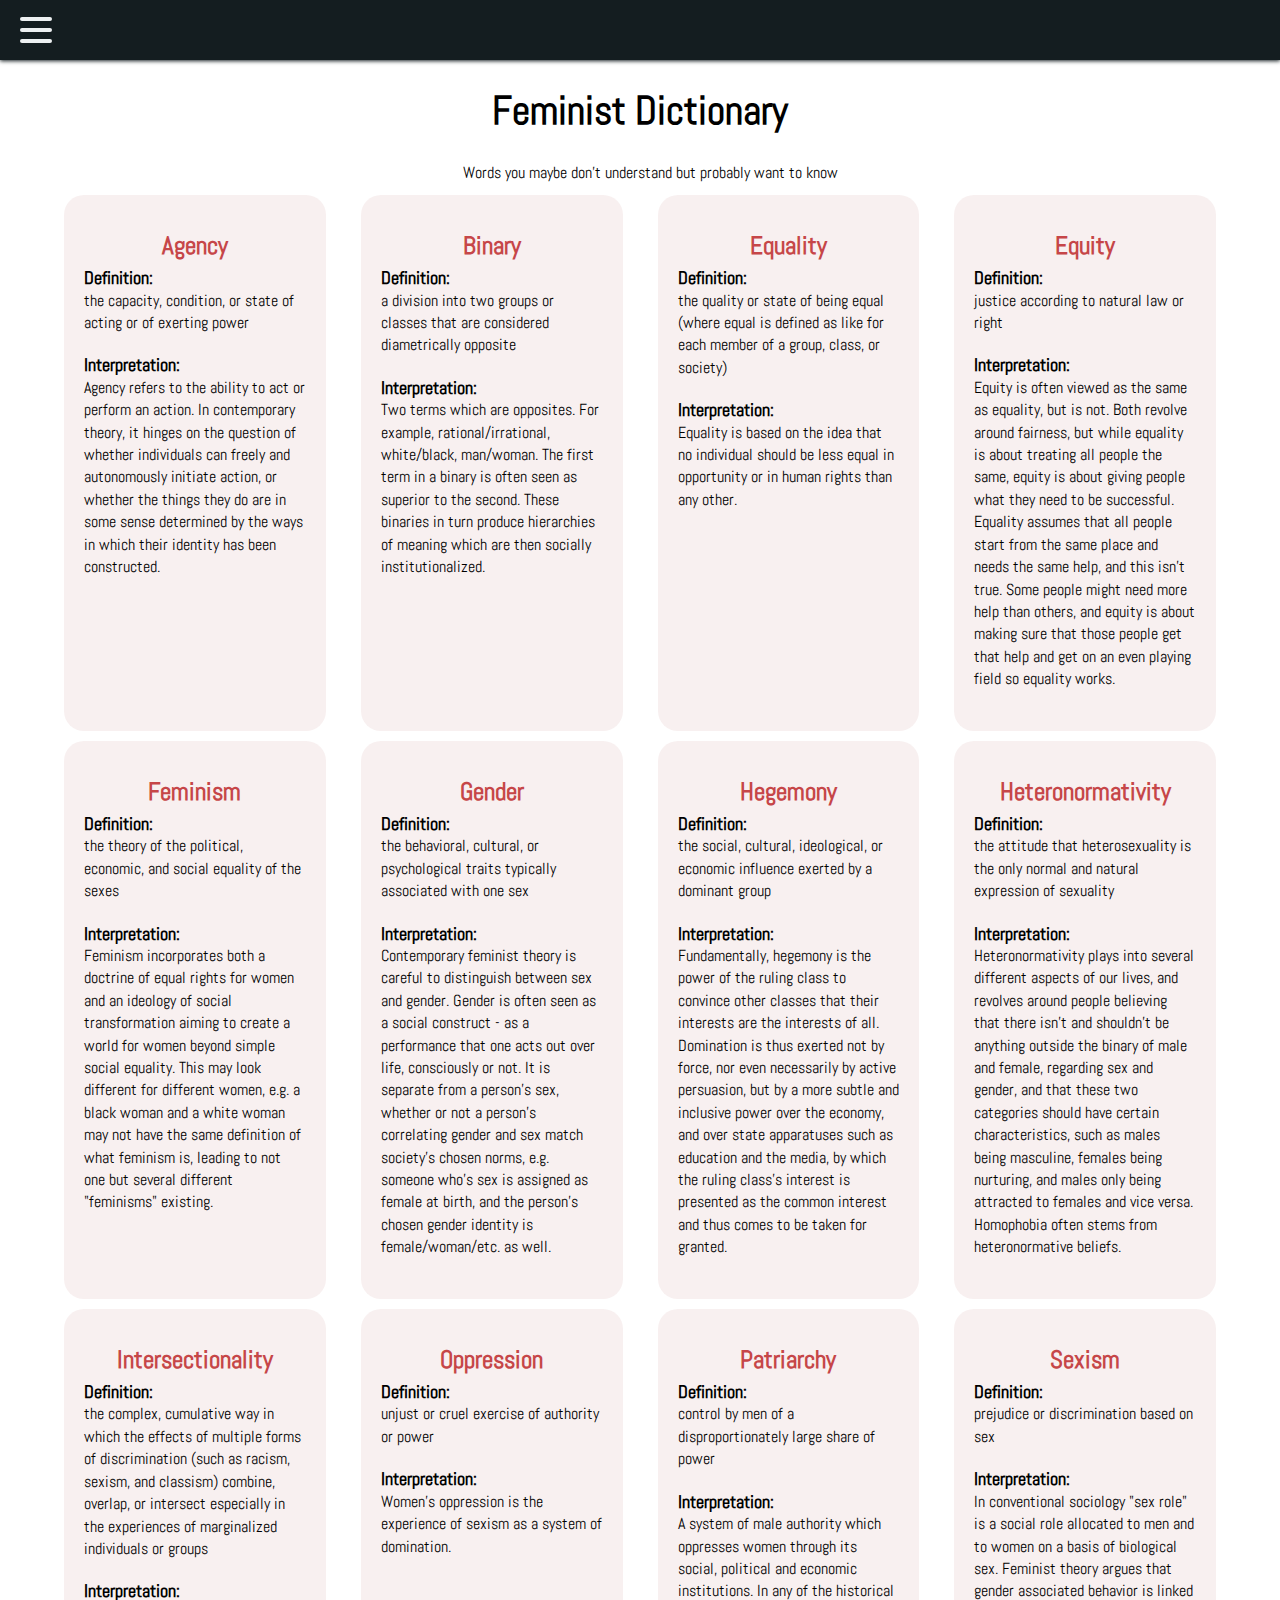
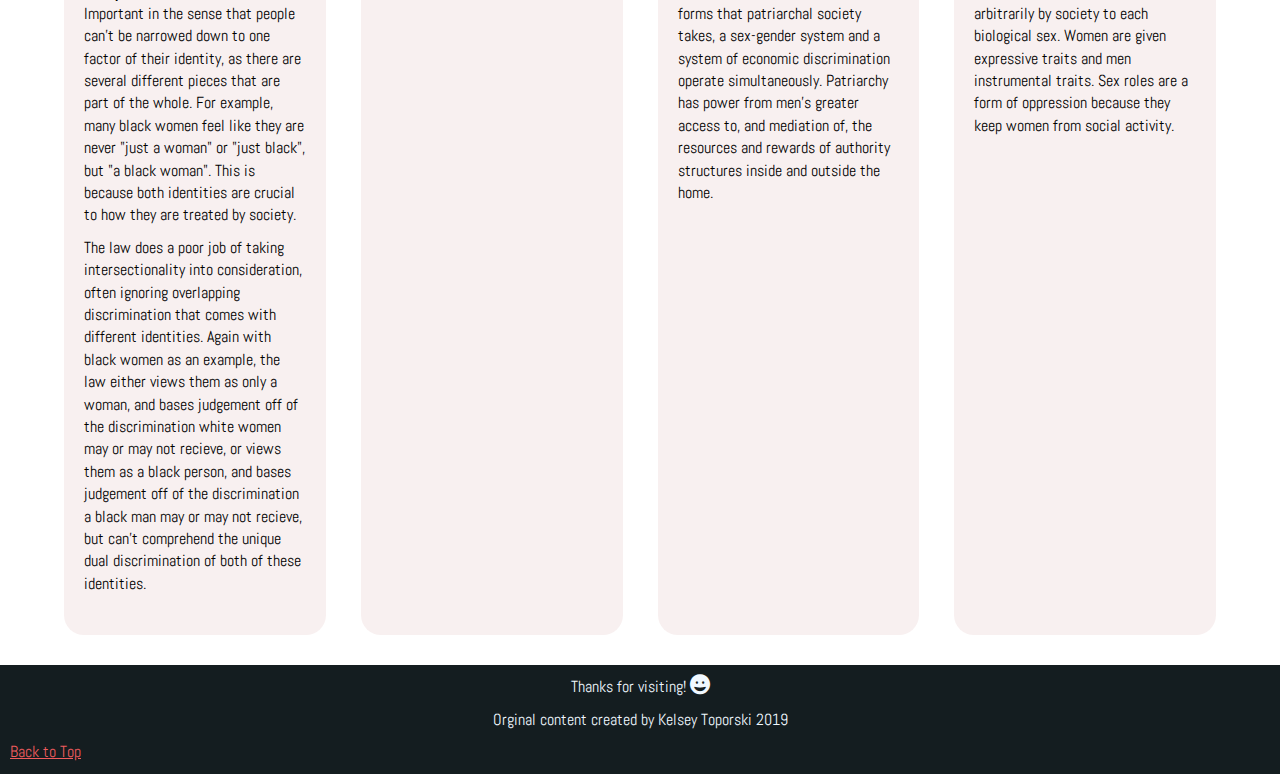
==== femdict.html @ cbe37217 "Add files via upload" ====
<!DOCTYPE html>
<html lang="en">
<head>
  <meta charset="UTF-8">

  <meta name="viewport" content="width=device-width, initial-scale=1.0">

  <!-- connects to the stylesheets -->
  <link rel="stylesheet" href="css/reset.css">
  <link rel="stylesheet" href="css/style.css">

  <!-- connect to a Google font -->  
  <link href='https://fonts.googleapis.com/css?family=Abel' rel='stylesheet'>
  <!-- connect to a Font Aweseom font -->
  <link rel="stylesheet" href="https://cdnjs.cloudflare.com/ajax/libs/font-awesome/6.2.0/css/all.min.css">
  <!-- connect to a favicon -->

  <title>Women's Web - Dictionary</title>
</head>

<body>
  <a class="skip" href="#main">Skip to Main Content</a>
  <header>
    <nav>
      <div class="container nav-container">
        <input class="checkbox" type="checkbox" id="check" >
              <label id="menu_label" for="check">menu</label>
              <div class="hamburger-lines">
                  <span class="line line1"></span>
                  <span class="line line2"></span>
                  <span class="line line3"></span>
              </div>  
        <ul class="nav_links" >
          <li><a href="index.html">About</a></li>
          <li><a href="literature.html">Literature</a></li>
          <li><a href="history.html">History and Politics</a></li>
          <li><a href="femdict.html" class="current">Feminist Dictionary</a></li>
        </ul>
        </div>
    </nav>
      <!-- definitions from meriam webster -->
      <!-- interpretations from
            The Dictionary of Feminist Theory - Maggie Humm,
            Key Concepts In Post-Colonial Studies - Ashcroft, Bill, Gareth Griffiths, and Helen Tiffin,
            or myself -->
      <!-- interpretation of equity from https://everydayfeminism.com/2014/09/equality-is-not-enough/ -->

    <h1>Feminist Dictionary</h1>

    

  </header>

  <main id="main">
    
    <p class="dict">Words you maybe don't understand but probably want to know</p>

      <!-- definitions from meriam webster -->
      <!-- interpretations from
            The Dictionary of Feminist Theory - Maggie Humm,
            Key Concepts In Post-Colonial Studies - Ashcroft, Bill, Gareth Griffiths, and Helen Tiffin,
            or myself -->
      <!-- interpretation of equity from https://everydayfeminism.com/2014/09/equality-is-not-enough/ -->
      
      <dl class="gridview"> 
        <div>
        <dt>Agency</dt>
        <dd>Definition:
          <p>
            the capacity, condition, or state of acting or of exerting power
          </p>
        <dd>Interpretation:
          <p>
            Agency refers to the ability to act or perform an action. In contemporary theory, it hinges on the question of whether individuals can freely and autonomously initiate action, or whether the things they do are in some sense determined by the ways in which their identity has been constructed.
          </p>
        </div>
        
        <div>
        <dt>Binary</dt>
        <dd>Definition:
          <p>
            a division into two groups or classes that are considered diametrically opposite
          </p></dd>
        <dd>Interpretation:
          <p>
            Two terms which are opposites. For example, rational/irrational, white/black, man/woman. The first term in a binary is often seen as superior to the second. These binaries in turn produce hierarchies of meaning which are then socially institutionalized.
          </p></dd>
        </div>
        
        <div> 
        <dt>Equality</dt>
        <dd>Definition:
          <p>
            the quality or state of being equal (where equal is defined as like for each member of a group, class, or society)
          </p></dd>
        <dd>Interpretation:
          <p>
            Equality is based on the idea that no individual should be less equal in opportunity or in human rights than any other.
          </p></dd>
        </div>
        
        <div> 
        <dt>Equity</dt>
        <dd>Definition:
          <p>
            justice according to natural law or right
          </p></dd>
        <dd>Interpretation:
          <p>
            Equity is often viewed as the same as equality, but is not. Both revolve around fairness, but while equality is about treating all people the same, equity is about giving people what they need to be successful. Equality assumes that all people start from the same place and needs the same help, and this isn't true. Some people might need more help than others, and equity is about making sure that those people get that help and get on an even playing field so equality works.
          </p></dd>
        </div>
        
        <div>
        <dt>Feminism</dt>
        <dd>Definition:
          <p>
            the theory of the political, economic, and social equality of the sexes
          </p></dd>
        <dd>Interpretation:
          <p>
            Feminism incorporates both a doctrine of equal rights for women and an ideology of social transformation aiming to create a world for women beyond simple social equality. This may look different for different women, e.g. a black woman and a white woman may not have the same definition of what feminism is, leading to not one but several different "feminisms" existing.
          </p></dd>
        </div>

        <div>  
        <dt>Gender</dt>
        <dd>Definition:
          <p>
            the behavioral, cultural, or psychological traits typically associated with one sex
          </p></dd>
        <dd>Interpretation:
          <p>
            Contemporary feminist theory is careful to distinguish between sex and gender. Gender is often seen as a social construct - as a performance that one acts out over life, consciously or not. It is separate from a person's sex, whether or not a person's correlating gender and sex match society's chosen norms, e.g. someone who's sex is assigned as female at birth, and the person's chosen gender identity is female/woman/etc. as well.
          </p></dd>
        </div>

        <div>  
        <dt>Hegemony</dt>
        <dd>Definition:
          <p>
            the social, cultural, ideological, or economic influence exerted by a dominant group
          </p></dd>
        <dd>Interpretation:
          <p>
            Fundamentally, hegemony is the power of the ruling class to convince other classes that their interests are the interests of all.  Domination is thus exerted not by force, nor even necessarily by active persuasion, but by a more subtle and inclusive power over the economy, and over state apparatuses such as education and the media, by which the ruling class's interest is presented as the common interest and thus comes to be taken for granted.
          </p></dd>
        </div>

        <div>  
        <dt>Heteronormativity</dt>
        <dd>Definition:
          <p>
            the attitude that heterosexuality is the only normal and natural expression of sexuality
          </p></dd>
        <dd>Interpretation:
          <p>
            Heteronormativity plays into several different aspects of our lives, and revolves around people believing that there isn't and shouldn't be anything outside the binary of male and female, regarding sex and gender, and that these two categories should have certain characteristics, such as males being masculine, females being nurturing, and males only being attracted to females and vice versa. Homophobia often stems from heteronormative beliefs.
          </p></dd>
        </div>
         
        <div>
        <dt>Intersectionality</dt>
        <dd>Definition:
          <p>
            the complex, cumulative way in which the effects of multiple forms of discrimination (such as racism, sexism, and classism) combine, overlap, or intersect especially in the experiences of marginalized individuals or groups
          </p></dd>
        <dd>Interpretation:
          <p>
            Important in the sense that people can't be narrowed down to one factor of their identity, as there are several different pieces that are part of the whole. For example, many black women feel like they are never "just a woman" or "just black", but "a black woman". This is because both identities are crucial to how they are treated by society.
          </p>
          <p>
            The law does a poor job of taking intersectionality into consideration, often ignoring overlapping discrimination that comes with different identities. Again with black women as an example, the law either views them as only a woman, and bases judgement off of the discrimination white women may or may not recieve, or views them as a black person, and bases judgement off of the discrimination a black man may or may not recieve, but can't comprehend the unique dual discrimination of both of these identities.
          </p></dd>
        </div>

        <div> 
        <dt>Oppression</dt>
        <dd>Definition:
          <p>
            unjust or cruel exercise of authority or power
          </p></dd>
        <dd>Interpretation:
          <p>
            Women's oppression is the experience of sexism as a system of domination.
          </p></dd>
        </div>

        <div> 
        <dt>Patriarchy</dt>
        <dd>Definition:
          <p>
            control by men of a disproportionately large share of power
          </p></dd>
        <dd>Interpretation:
          <p>
            A system of male authority which oppresses women through its social, political and economic institutions. In any of the historical forms that patriarchal society takes, a sex-gender system and a system of economic discrimination operate simultaneously. Patriarchy has power from men's greater access to, and mediation of, the resources and rewards of authority structures inside and outside the home.
          </p></dd>
         </div>    
         
        <div>
        <dt>Sexism</dt>
        <dd>Definition:
          <p>
            prejudice or discrimination based on sex
          </p></dd>
        <dd>Interpretation:
          <p>
            In conventional sociology "sex role" is a social role allocated to men and to women on a basis of biological sex. Feminist theory argues that gender associated behavior is linked arbitrarily by society to each biological sex. Women are given expressive traits and men instrumental traits. Sex roles are a form of oppression because they keep women from social activity.
          </p></dd>
        </div>
      </dl>

    </main>

    <footer>
      <p class="thanks">
        Thanks for visiting! <i class="fa-solid fa-face-grin"></i>
      </p>
      <p>Orginal content created by Kelsey Toporski 2019</p>
  

      <a href="#top" class="tops">Back to Top</a>
    </footer>

</body>
</html>
---- css/style.css ----
body{
    line-height: 140%;
    font-family: 'Abel';
    }   

a.skip{
    background: #141d20;
    border: #edf0f1;
    padding: 6px;
    -webkit-transition: top 1s ease-out;
    transition: right 1s ease-out;
    z-index: 1;
    position: absolute;
    right: -100px;
    top: -100px;
    }

a.skip:focus{
    right:0px;
    top: 15px;
    }

main{
    padding-bottom: 30px;
}

main.index {
    padding-left: 30px;
    padding-right: 30px;
    padding-top: 10px;
    padding-bottom: 5px;
}

p.dict{
    text-align: center;
}

/*navigation*/
.container {
    max-width: 1050px;
    width: 90%;
}

nav {
    width: 100%;
    box-shadow: 0 1px 4px #141d20;
    background-color: #141d20;
}

.nav-container {
    display: flex;
    justify-content: space-between;
    align-items: center;
    height: 62px;
}

nav .nav_links {
    display: flex;
}

nav .nav-container li {
    list-style: none;
}

nav .nav-container a {
    text-decoration: none;
    color: #edf0f1;
    font-weight: 500;
    font-size: 1.2rem;
    padding: 0.7rem;
}

nav .nav-container a:hover{
    font-weight: bolder;
}
.current {
    padding: 9px 15px;
    background-color: #c64648; 
    border: none;
    border-radius: 50px;
    cursor: pointer;
    transition: all 0.3s ease 0s;
}

.nav-container {
    display: block;
    position: relative;
    height: 60px;
}

.nav-container .checkbox {
    position: absolute;
    display: block;
    height: 32px;
    width: 32px;
    top: 20px;
    left: 20px;
    z-index: 5;
    opacity: 0;
    cursor: pointer;
}

#menu_label {
    display: hidden;
    opacity: 0;
}

.nav-container .hamburger-lines {
    display: block;
    height: 26px;
    width: 32px;
    position: absolute;
    top: 17px;
    left: 20px;
    z-index: 3;
    display: flex;
    flex-direction: column;
    justify-content: space-between;
}

.nav-container .hamburger-lines .line {
    display: block;
    height: 4px;
    width: 100%;
    border-radius: 10px;
    background: #edf0f1;
}

.nav-container .hamburger-lines .line1 {
    transform-origin: 0% 0%;
    transition: transform 0.4s ease-in-out;
}

.nav-container .hamburger-lines .line2 {
    transition: transform 0.2s ease-in-out;
}

.nav-container .hamburger-lines .line3 {
    transform-origin: 0% 100%;
    transition: transform 0.4s ease-in-out;
}

nav .nav_links {
    padding-top: 120px;
    background-color: #141d20;
    opacity: 85%;
    height: 100vh;
    width: 100%;
    transform: translate(-150%);
    display: flex;
    flex-direction: column;
    margin-left: -40px;
    padding-left: 50px;
    transition: transform 0.5s ease-in-out;
    text-align: center;
}

nav .nav_links li {
    margin-bottom: 1.2rem;
    font-size: 1.5rem;
    font-weight: 500;
}

.nav-container input[type="checkbox"]:checked ~ .nav_links {
    transform: translateX(0);
}

.nav-container input[type="checkbox"]:checked ~ .hamburger-lines .line1 {
transform: rotate(45deg);
}

.nav-container input[type="checkbox"]:checked ~ .hamburger-lines .line2 {
transform: scaleY(0);
}

.nav-container input[type="checkbox"]:checked ~ .hamburger-lines .line3 {
transform: rotate(-45deg);
}


   
h1{
    font-size: 40px;
    text-align: center;
    padding-bottom: 20px;
    padding-top: 20px;
    font-weight: bold;
    margin: 20px;
    }

.indexh1{
    color: #141d20;
    margin-bottom: 10px;
    padding-top: 10px;
}

h2{
    font-size: 25px;
    margin-top: 10px;
    text-align: center;
    padding: 10px;
    font-weight: bold;
    }

h3{
    font-size: 20px;
    padding-bottom: 10px;
    font-weight: bold;
    }

main img{
    width: 500px;
    display: block;
    margin: auto;
    padding: 10px;
    }
  
main div:nth-of-type(odd) img{
    border: dashed 8px #141d20;
    border-radius: 20px;
    margin-bottom: 20px;
    }

main div:nth-of-type(even) img{
    border: dashed 8px #F05C5E;
    border-radius: 20px;
    margin-bottom: 20px;
    }

.bgimage{
     background-image: url(../images/pattern-07.jpg);
     background-origin:padding-box; padding: 10px;
    }

.bgimage img{
     width: 800px;
     display: block;
     margin: auto;
     border: dashed 8px #141d20;
     padding: 10px;
     border-radius: 20px;
    }

img {
        animation: fadeIn 3s;
      }
      
     @keyframes fadeIn {
        0% { opacity: 0; 
        }
        100% { opacity: 1; 
        }
    }

main img:hover{
    opacity: 0.3;
    }

dt{
    font-size: 25px;
    margin-top: 10px;
    text-align: center;
    padding: 10px;
    font-weight: bold;
    color: #c64648;
    }

dd{
    font-size: 18px;
    padding-bottom: 10px;
    font-weight: bolder;
}

dd p{
    font-weight: regular;
    font-size: 16px;
}

p{
    margin-bottom: 10px;
    }

div ul{
    margin-bottom: 30px;
    }

a{
    color: #F05C5E;
    }

.wslink {
    color: #F05C5E;
    font-weight: bold;
    font-size: 19px;
}

.grid ul li{
    line-height: 100%;
    list-style-type: disc;
    margin-left: 20px;
    margin-bottom: 20px;
}
.dict{
    margin-left: 20px;
    margin-left: 20px;
}

.grid{
    width: 90%;
    margin: auto;
    border-radius: 20px;
    display: grid;
    grid-template-columns: 1fr;
    grid-row-gap: 10px;
}

.grid div{
    padding: 20px;
    border-radius: 20px;
    background-color: #f7eeeedd;
}

.gridview{
    width: 90%;
    margin: auto;
    border-radius: 20px;
    display: grid;
    grid-template-columns: 1fr;
    grid-row-gap: 10px;
}

.gridview div{
    padding: 20px;
    border-radius: 20px;
    background-color: #f7eeeedd;
}

footer{
    padding: 10px;
    background-color: #141d20;
    }

footer p{
    color: aliceblue;
    text-align: center;
    font-size: 16px;
        }

footer .fa-solid{
        font-size: 20px;
    }

  
   /*tablet view*/ 
@media screen and (min-width: 768px) {
        .grid{
            width: 90%;
            margin: auto;
            border-radius: 20px;
            display: grid;
            grid-template-columns: 3fr 3fr;
            grid-column-gap: 35px;
            grid-row-gap: 10px;
        }
        
        .grid div{
            padding: 20px;
            border-radius: 20px;
            background-color: #f7eeeedd;
        }
        
        .gridview{
            width: 90%;
            margin: auto;
            border-radius: 20px;
            display: grid;
            grid-template-columns: 3fr 3fr 3fr;
            grid-column-gap: 35px;
            grid-row-gap: 10px;
        }
    
        .gridview div{
            padding: 20px;
            border-radius: 20px;
            background-color: #f7eeeedd;
        }
        
        img {
            animation: fadeIn 6s;
          }
          
         @keyframes fadeIn {
            0% { opacity: 0; 
            }
            100% { opacity: 1; 
            }
        }

        main div:nth-of-type(odd) img{
            border: solid 8px #141d20;
            border-radius: 20px;
            margin-bottom: 20px;
            }
        
        main div:nth-of-type(even) img{
            border: solid 8px #F05C5E;
            border-radius: 20px;
            margin-bottom: 20px;
            }
            .bgimage img{
                width: 800px;
                display: block;
                margin: auto;
                border: solid 8px #141d20;
                padding: 10px;
                border-radius: 20px;
               }

    }



/*desktop view*/ 
@media screen and (min-width: 992px) {
    .grid{
        width: 90%;
        margin: auto;
        border-radius: 20px;
        display: grid;
        grid-template-columns: 3fr 3fr 3fr;
        grid-column-gap: 35px;
        grid-row-gap: 10px;
    }
    
    .grid div{
        padding: 20px;
        border-radius: 20px;
        background-color: #f7eeeedd;
    }
    
    .gridview{
        width: 90%;
        margin: auto;
        border-radius: 20px;
        display: grid;
        grid-template-columns: 2fr 2fr 2fr 2fr;
        grid-column-gap: 35px;
        grid-row-gap: 10px;
    }

    .gridview div{
        padding: 20px;
        border-radius: 20px;
        background-color: #f7eeeedd;
    }

    main div:nth-of-type(odd) img{
        border: dashed 8px #141d20;
        border-radius: 20px;
        margin-bottom: 20px;
        }
    
    main div:nth-of-type(even) img{
        border: dashed 8px #F05C5E;
        border-radius: 20px;
        margin-bottom: 20px;
        }
    
        .bgimage img{
            width: 800px;
            display: block;
            margin: auto;
            border: dashed 8px #141d20;
            padding: 10px;
            border-radius: 20px;
           }
}




 @media screen and (prefers-reduced-motion: reduce){
       img{
        animation: none;
       } 
       /*Turn off transition*/
    a.skip {
        -webkit-transition: initial; /* sets to default setting */
        transition: initial; /* sets to default setting */
      }
    }
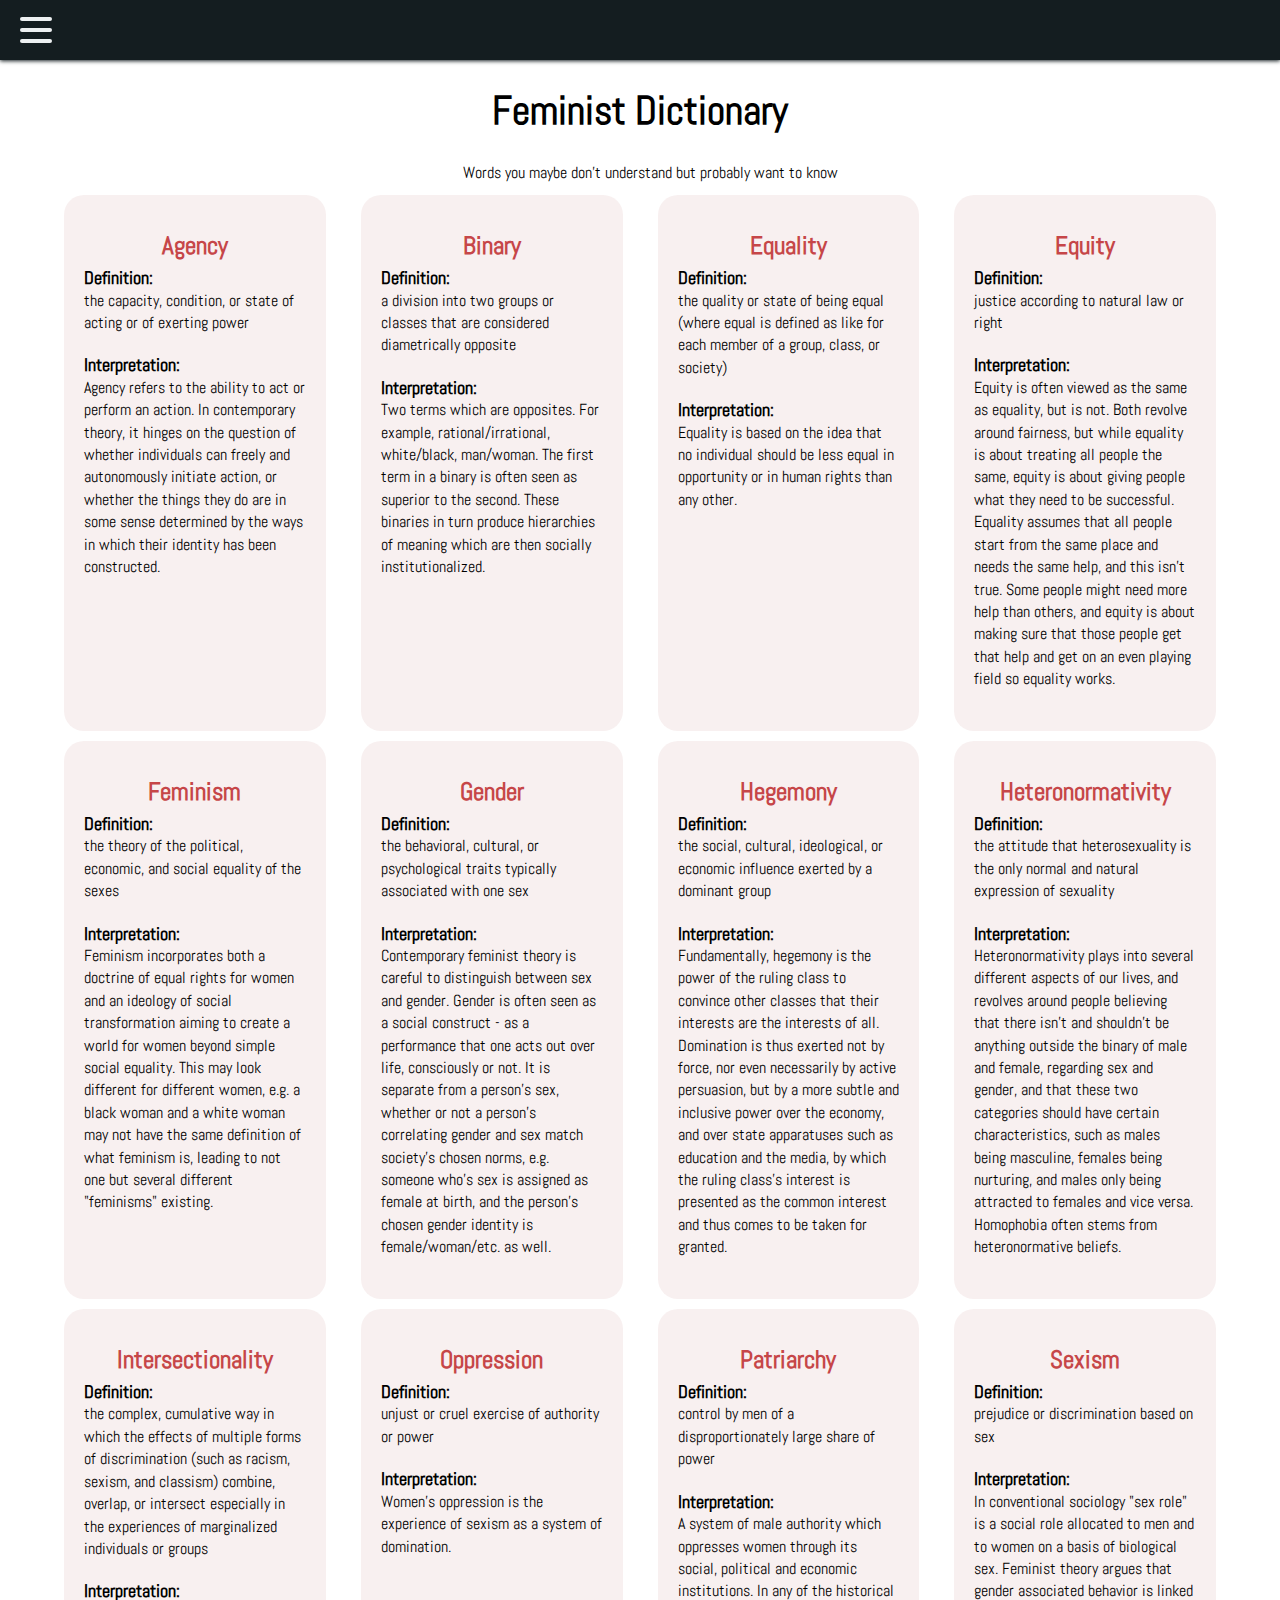
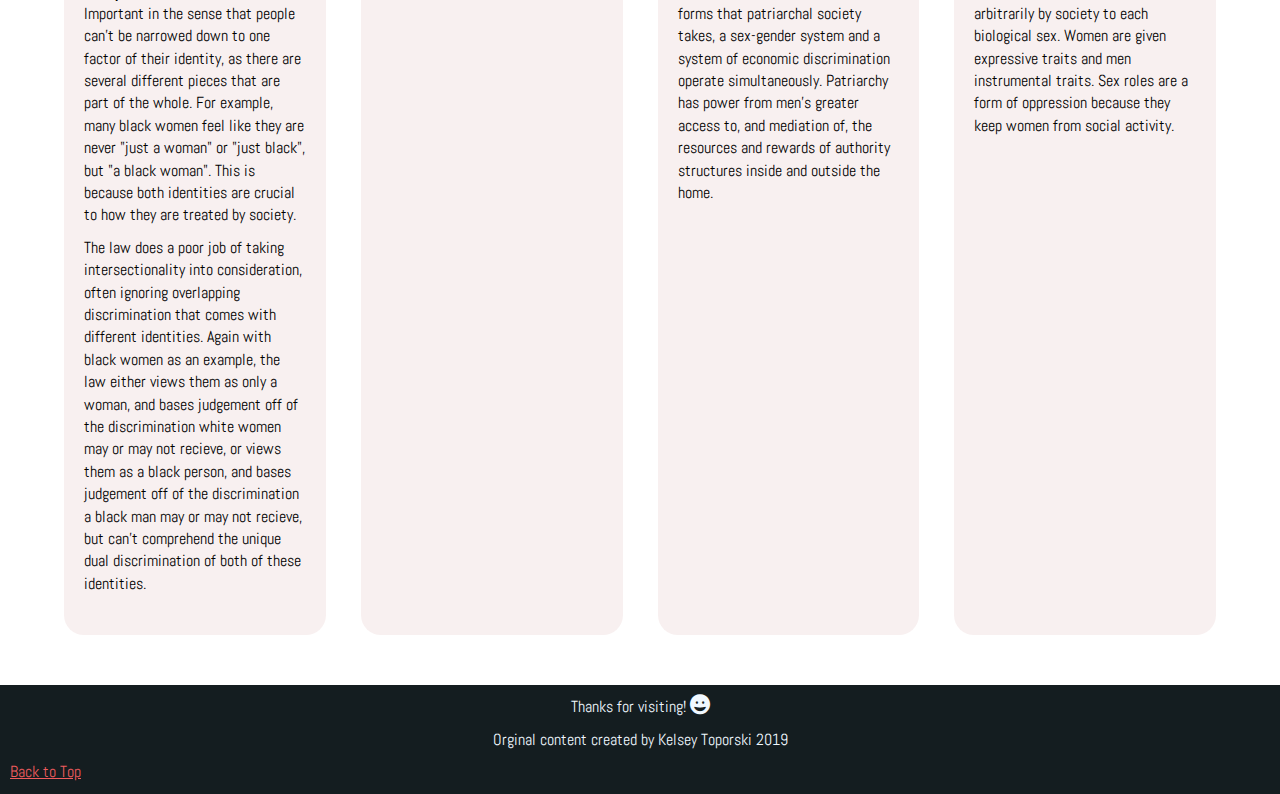
==== commit b65cc3b7: "Update femdict.html" ====
--- a/femdict.html
+++ b/femdict.html
@@ -46,15 +46,14 @@
       <!-- interpretation of equity from https://everydayfeminism.com/2014/09/equality-is-not-enough/ -->
 
     <h1>Feminist Dictionary</h1>
-
-    
-
+    
   </header>
 
   <main id="main">
     
     <p class="dict">Words you maybe don't understand but probably want to know</p>
-
+    
+        
       <!-- definitions from meriam webster -->
       <!-- interpretations from
             The Dictionary of Feminist Theory - Maggie Humm,
@@ -210,7 +209,13 @@
           </p></dd>
         </div>
       </dl>
-
+    
+<div class='audio-container'>
+      <audio autoplay loop>
+        <source src="audio/main.mp3" type="audio/mpeg">
+      </audio>
+      </div>
+    
     </main>
 
     <footer>
--- a/css/style.css
+++ b/css/style.css
@@ -177,6 +177,13 @@
 transform: rotate(-45deg);
 }
 
+.audio-container {
+  display: flex;
+  justify-content: center;
+  align-items: center;
+  padding: 10px;
+}
+
 
    
 h1{
@@ -396,26 +403,6 @@
             }
         }
 
-        main div:nth-of-type(odd) img{
-            border: solid 8px #141d20;
-            border-radius: 20px;
-            margin-bottom: 20px;
-            }
-        
-        main div:nth-of-type(even) img{
-            border: solid 8px #F05C5E;
-            border-radius: 20px;
-            margin-bottom: 20px;
-            }
-            .bgimage img{
-                width: 800px;
-                display: block;
-                margin: auto;
-                border: solid 8px #141d20;
-                padding: 10px;
-                border-radius: 20px;
-               }
-
     }
 
 
@@ -453,27 +440,19 @@
         border-radius: 20px;
         background-color: #f7eeeedd;
     }
-
-    main div:nth-of-type(odd) img{
-        border: dashed 8px #141d20;
-        border-radius: 20px;
-        margin-bottom: 20px;
-        }
     
-    main div:nth-of-type(even) img{
-        border: dashed 8px #F05C5E;
-        border-radius: 20px;
-        margin-bottom: 20px;
-        }
-    
-        .bgimage img{
-            width: 800px;
-            display: block;
-            margin: auto;
-            border: dashed 8px #141d20;
-            padding: 10px;
-            border-radius: 20px;
-           }
+    img {
+        animation: fadeIn 3s;
+      }
+      
+     @keyframes fadeIn {
+        0% { opacity: 0; 
+        }
+        100% { opacity: 1; 
+        }
+    }
+
+   
 }
 
 
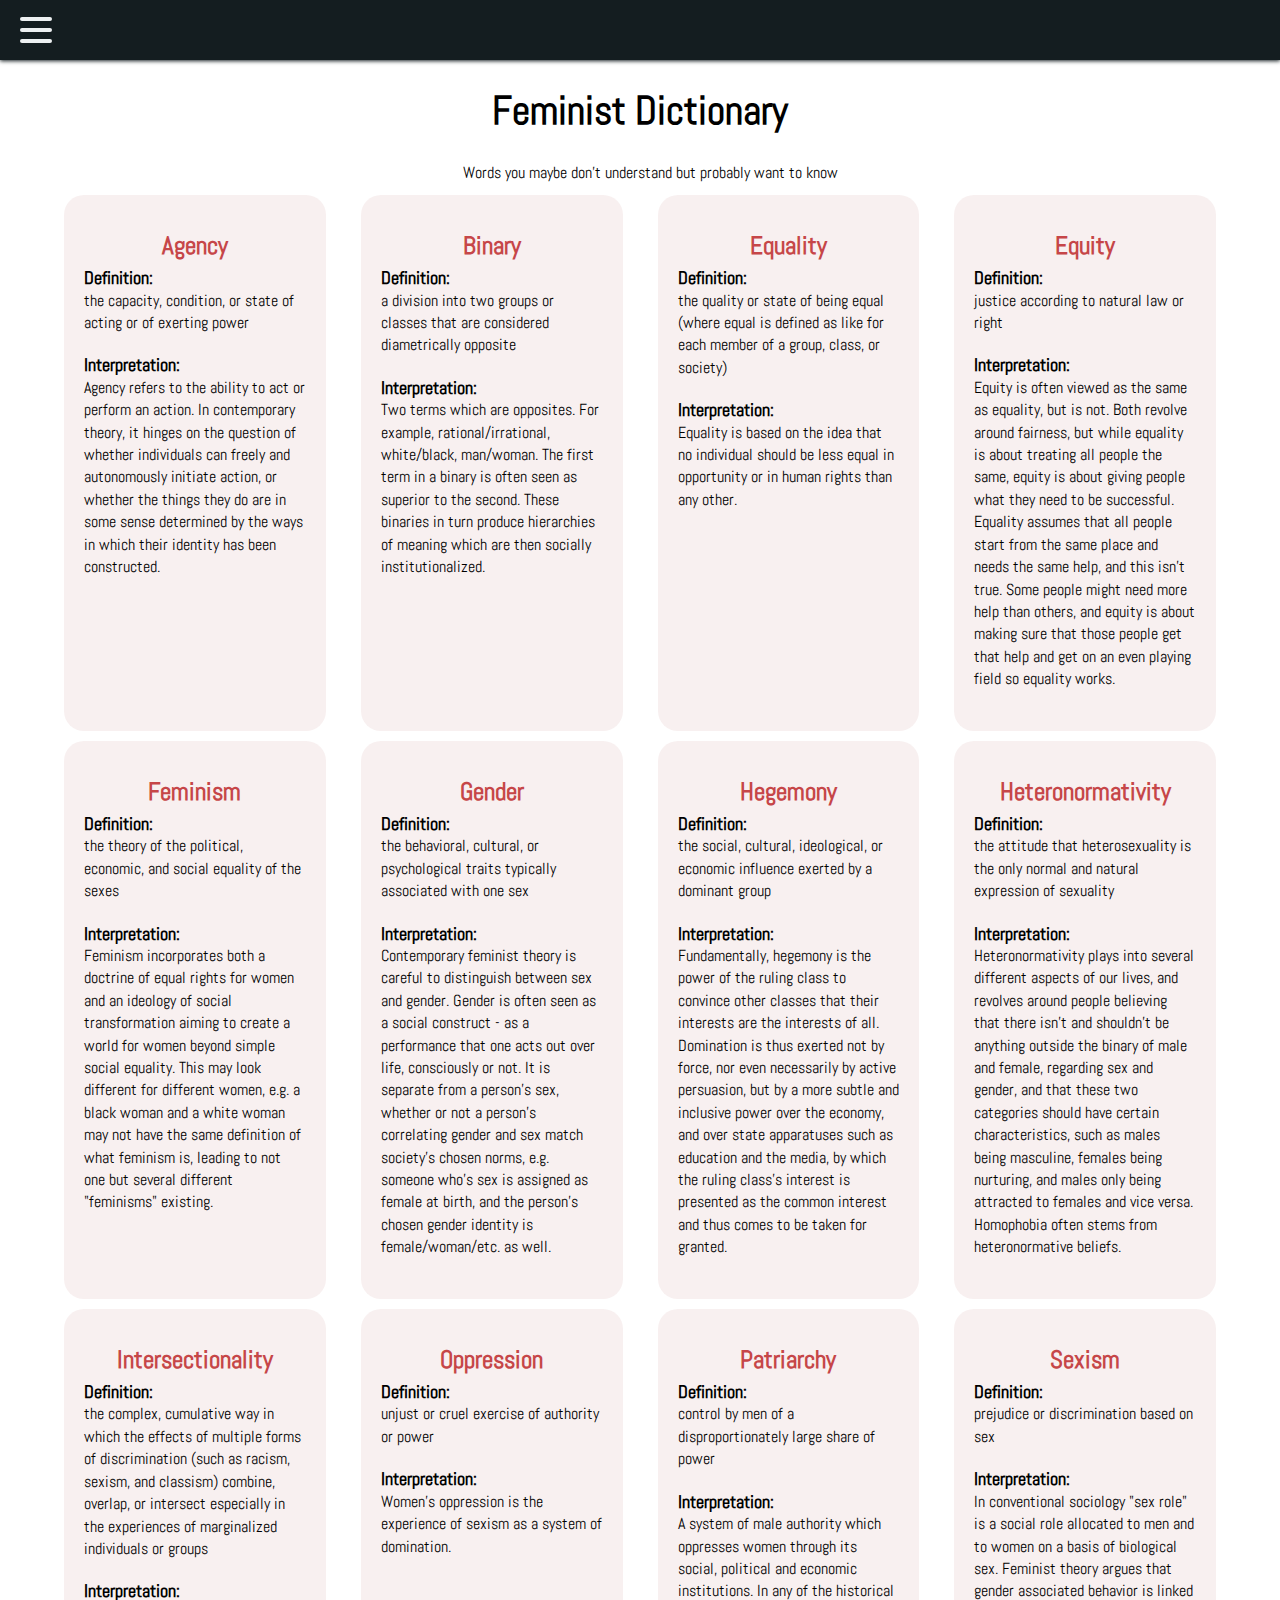
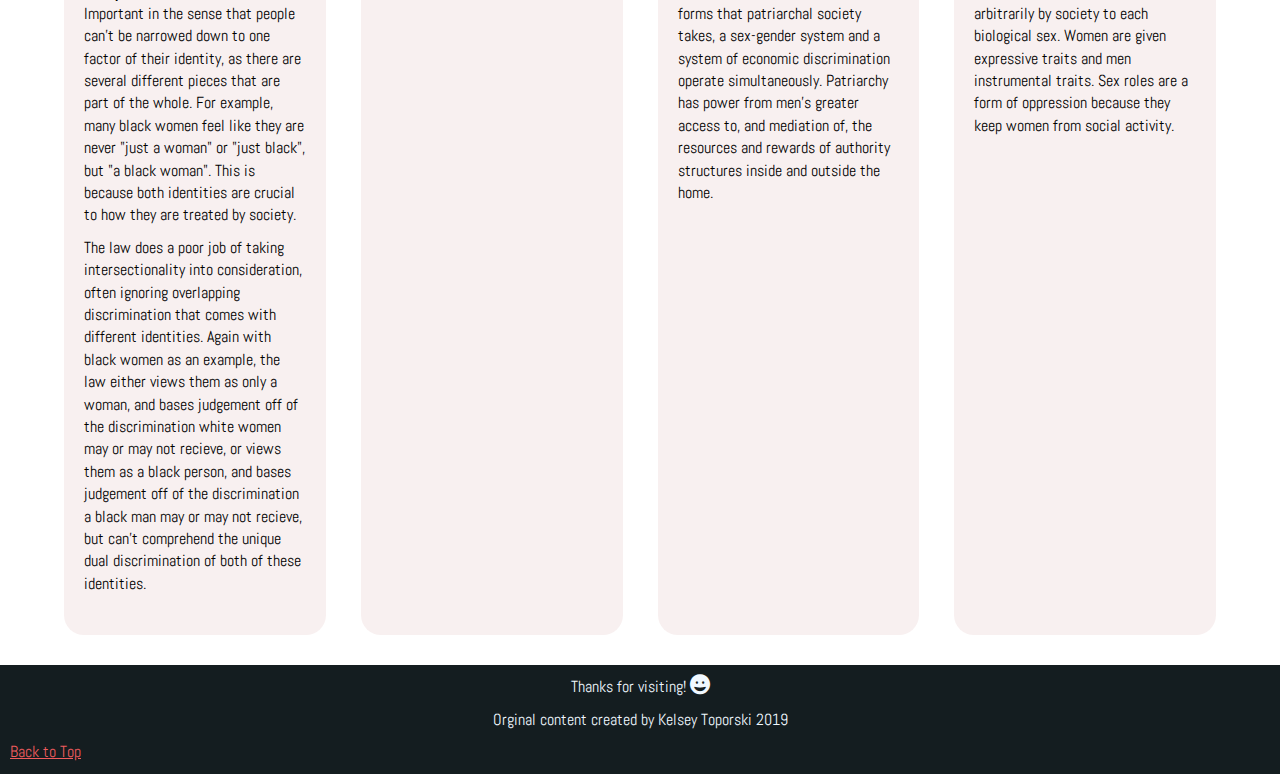
==== commit 7d3c8e2c: "Add files via upload" ====
--- a/femdict.html
+++ b/femdict.html
@@ -46,14 +46,15 @@
       <!-- interpretation of equity from https://everydayfeminism.com/2014/09/equality-is-not-enough/ -->
 
     <h1>Feminist Dictionary</h1>
+
     
+
   </header>
 
   <main id="main">
     
     <p class="dict">Words you maybe don't understand but probably want to know</p>
-    
-        
+
       <!-- definitions from meriam webster -->
       <!-- interpretations from
             The Dictionary of Feminist Theory - Maggie Humm,
@@ -209,15 +210,13 @@
           </p></dd>
         </div>
       </dl>
-    
-<div class='audio-container'>
-      <audio autoplay loop>
-        <source src="audio/main.mp3" type="audio/mpeg">
+
+    </main>
+    <div class='audio-container'>
+      <audio autoplay loop controls>
+        <source src="audio/main.mp3" type="audio/mpeg" />
       </audio>
-      </div>
-    
-    </main>
-
+    </div>
     <footer>
       <p class="thanks">
         Thanks for visiting! <i class="fa-solid fa-face-grin"></i>
--- a/css/style.css
+++ b/css/style.css
@@ -42,6 +42,7 @@
 }
 
 nav {
+    display: flex;
     width: 100%;
     box-shadow: 0 1px 4px #141d20;
     background-color: #141d20;
@@ -75,7 +76,7 @@
 }
 .current {
     padding: 9px 15px;
-    background-color: #c64648; 
+    background-color: #9d383a; 
     border: none;
     border-radius: 50px;
     cursor: pointer;
@@ -178,12 +179,11 @@
 }
 
 .audio-container {
-  display: flex;
-  justify-content: center;
-  align-items: center;
-  padding: 10px;
-}
-
+    display: flex;
+    justify-content: center;
+    align-items: center;
+    padding: 10px;
+  }
 
    
 h1{
@@ -403,6 +403,27 @@
             }
         }
 
+        main div:nth-of-type(odd) img{
+            border: solid 8px #141d20;
+            border-radius: 20px;
+            margin-bottom: 20px;
+            }
+        
+        main div:nth-of-type(even) img{
+            border: solid 8px #F05C5E;
+            border-radius: 20px;
+            margin-bottom: 20px;
+            }
+
+        .bgimage img{
+            width: 800px;
+            display: block;
+            margin: auto;
+            border: solid 8px #141d20;
+            padding: 10px;
+            border-radius: 20px;
+        }
+
     }
 
 
@@ -440,19 +461,41 @@
         border-radius: 20px;
         background-color: #f7eeeedd;
     }
+
+    main div:nth-of-type(odd) img{
+        border: dashed 8px #141d20;
+        border-radius: 20px;
+        margin-bottom: 20px;
+        }
     
+    main div:nth-of-type(even) img{
+        border: dashed 8px #F05C5E;
+        border-radius: 20px;
+        margin-bottom: 20px;
+        }
+    
+    .bgimage img{
+        width: 800px;
+        display: block;
+        margin: auto;
+        border: dashed 8px #141d20;
+        padding: 10px;
+        border-radius: 20px;
+        }
+           
     img {
         animation: fadeIn 3s;
-      }
-      
-     @keyframes fadeIn {
-        0% { opacity: 0; 
-        }
-        100% { opacity: 1; 
-        }
-    }
-
-   
+        }
+          
+         @keyframes fadeIn {
+            0% { opacity: 0; 
+            }
+            100% { opacity: 1; 
+            }
+        }
+    .audio-container {
+        display: none;
+        }
 }
 
 
